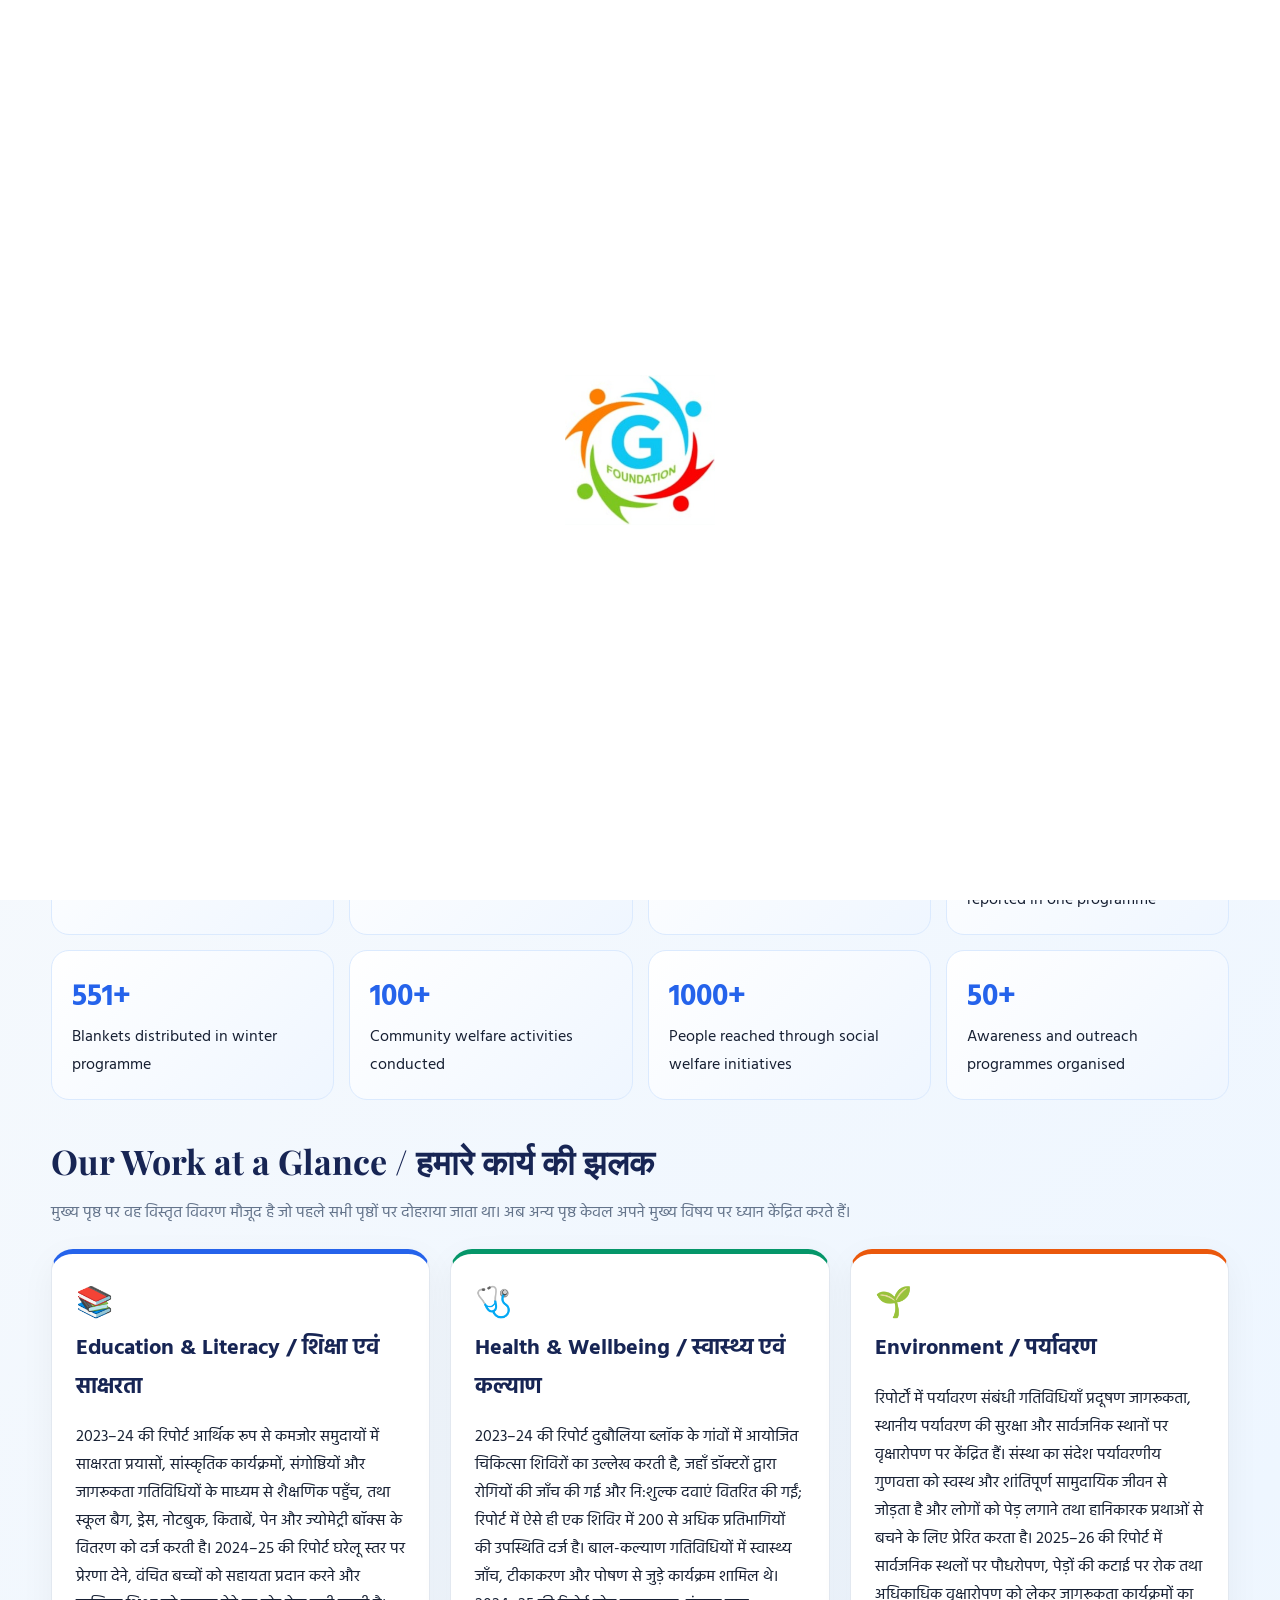
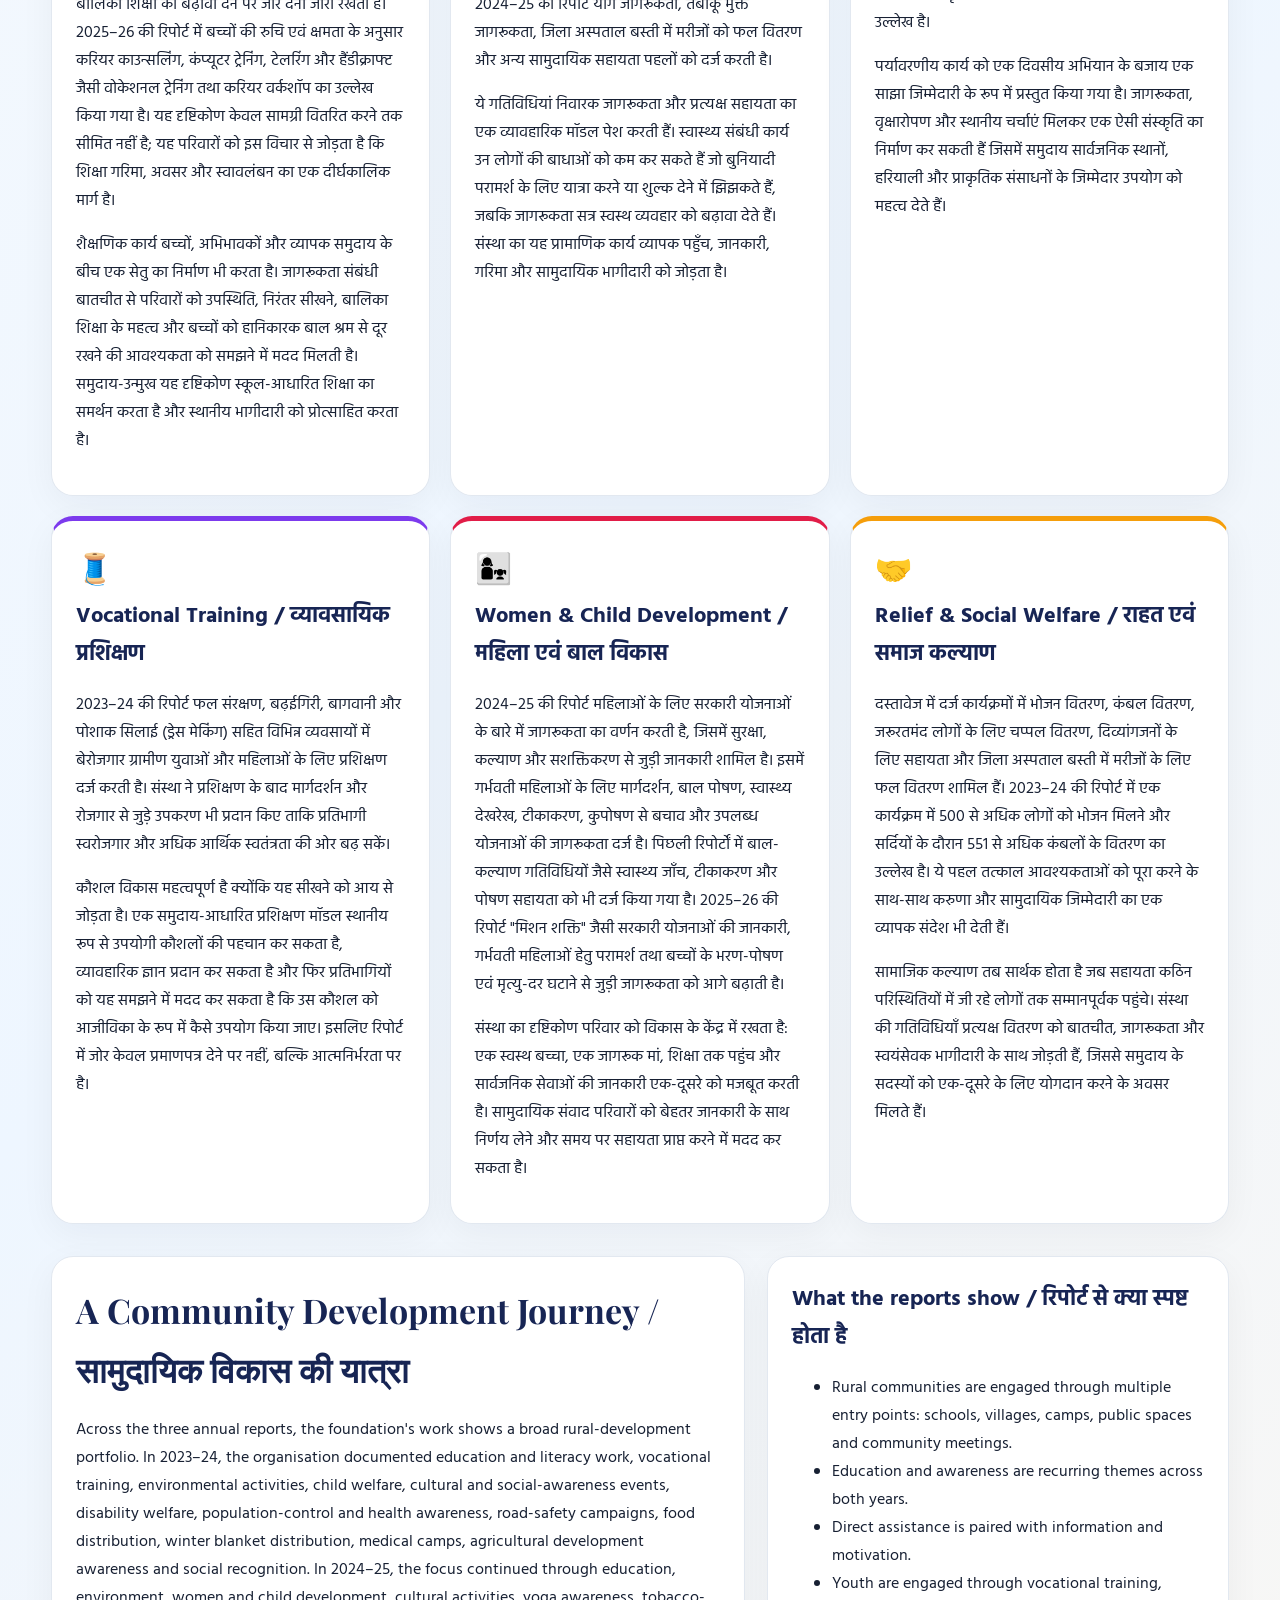
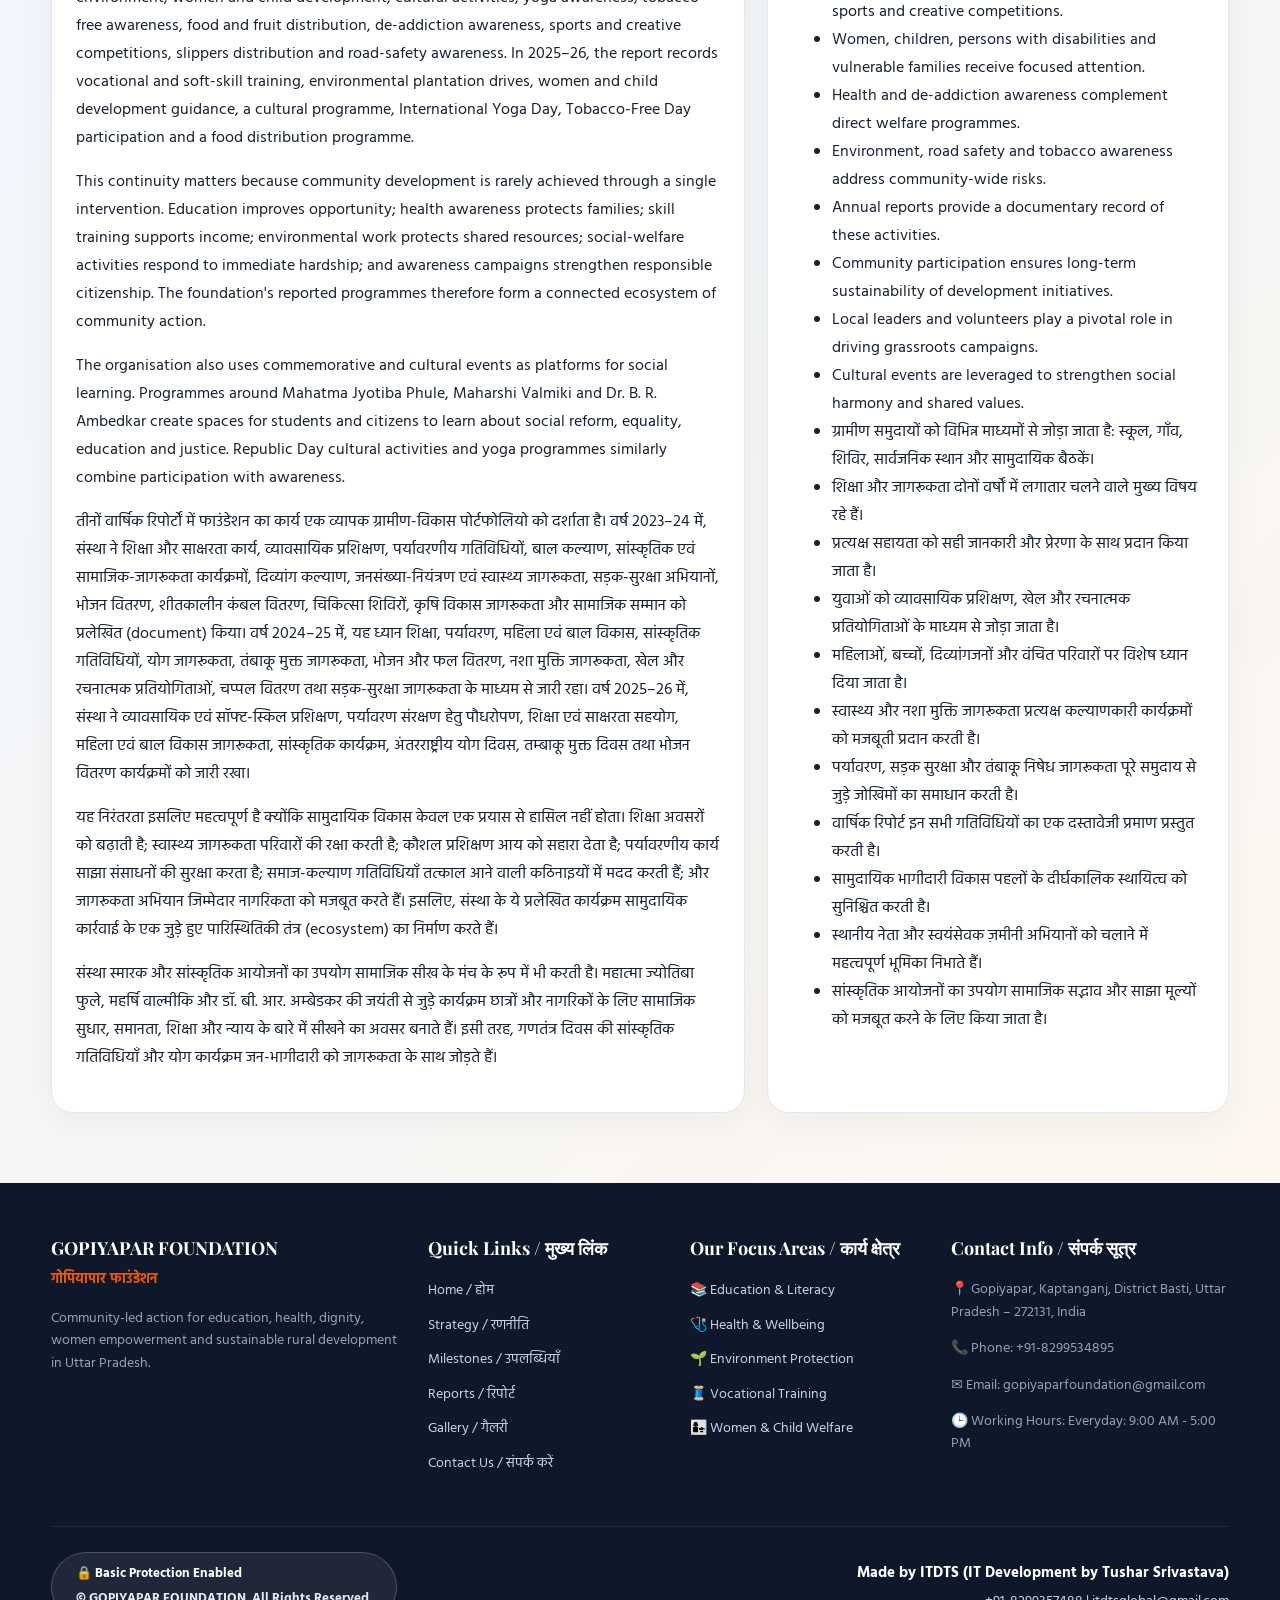
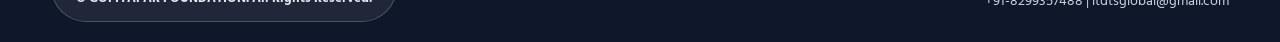
==== index.html @ ba61e6cf "Add files via upload" ====
<!doctype html>
<html lang="en">
<head>
    <meta charset="utf-8">
    <meta name="viewport" content="width=device-width,initial-scale=1">
    <title>Home | Gopiyapar Foundation / गोपियापार फाउंडेशन</title>
    <link rel="stylesheet" href="style.css">
</head>
<body>
    <div id="logoPopup" style="position:fixed;top:0;left:0;width:100%;height:100%;background:#fff;display:flex;justify-content:center;align-items:center;z-index:9999;">
        <img src="images/logo.png" style="max-width:150px;">
    </div>

    <script>
        window.onload = function() {
            setTimeout(() => {
                document.getElementById("logoPopup").style.display = "none";
            }, 2000);
        }
    </script>

    <div class="top">
        <div class="topin">
            <span>📍 Gopiyapar, Kaptanganj, Basti, Uttar Pradesh – 272131</span>
            <span id="clock">Loading date & time…</span>
        </div>
    </div>

    <div class="brandbar">
        <div class="brandin">
            <div class="brand">
                <div class="logo" onclick="window.location.href='index.html'">
                    <img src="images/logo.png" alt="Gopiyapar Foundation Logo">
                </div>
                <div>
                    <h1>GOPIYAPAR FOUNDATION <span>गोपियापार फाउंडेशन</span></h1>
                    <small>Community Development • Education • Health • Social Welfare</small>
                </div>
            </div>
            <button class="menu" type="button" aria-label="Open navigation" aria-expanded="false" onclick="toggleNav()">☰</button>
            <nav>
                <a href="index.html">Home / होम</a>
                <a href="strategy.html">Strategy / रणनीति</a>
                <a href="milestones.html">Milestones / उपलब्धियाँ</a>
                <a href="reports.html">Reports / रिपोर्ट</a>
                <a href="gallery.html">Gallery / गैलरी</a>
                <a href="contact.html">Contact / संपर्क</a>
            </nav>
        </div>
    </div>

    <div class="ticker">
        <div class="ticker-track">
            <span>🆕 NEW ITEMS ADDED • नवीन सामग्री जोड़ी गई</span>
            <span>📚 Education & Literacy • शिक्षा एवं साक्षरता</span>
            <span>🌱 Environment • पर्यावरण संरक्षण</span>
            <span>🩺 Health Camps • स्वास्थ्य शिविर</span>
            <span>👩‍👧 Women & Child Development • महिला एवं बाल विकास</span>
            <span>🤝 Community Welfare • सामुदायिक कल्याण</span>
            <span>🆕 NEW ITEMS ADDED • नवीन सामग्री जोड़ी गई</span>
            <span>📚 Education & Literacy • शिक्षा एवं साक्षरता</span>
        </div>
    </div>

    <main>
        <section class="hero">
            <span class="pill">Annual Progress • वार्षिक प्रगति 2023–24, 2024–25 & 2025–26</span>
            <h2>कार्यवाही, जागरूकता और अवसरों के माध्यम से मजबूत ग्रामीण समुदायों का निर्माण करना।</h2>
            <p>GOPIYAPAR FOUNDATION / गोपियापार फाउंडेशन works from Gopiyapar, Kaptanganj, Basti with a broad community-development approach covering education, literacy, health, environment, vocational training, women and child development, social awareness, disability welfare, food and essential-material distribution, road safety, de-addiction awareness and support for vulnerable rural families.</p>
        </section>

        <section class="section">
            <div class="facts">
    <div class="fact"><strong>2023–24</strong>Annual progress report included</div>
    <div class="fact"><strong>2024–25</strong>Annual progress report included</div>
    <div class="fact"><strong>2025–26</strong>Annual progress report included</div>
    <div class="fact"><strong>500+</strong>Food distribution beneficiaries reported in one programme</div>
    <div class="fact"><strong>551+</strong>Blankets distributed in winter programme</div>
    <div class="fact"><strong>100+</strong>Community welfare activities conducted</div>
    <div class="fact"><strong>1000+</strong>People reached through social welfare initiatives</div>
    <div class="fact"><strong>50+</strong>Awareness and outreach programmes organised</div>
</div>
        </section>

       <section class="section">
    <h2 class="section-title">Our Work at a Glance / हमारे कार्य की झलक</h2>
    <p class="section-sub">मुख्य पृष्ठ पर वह विस्तृत विवरण मौजूद है जो पहले सभी पृष्ठों पर दोहराया जाता था। अब अन्य पृष्ठ केवल अपने मुख्य विषय पर ध्यान केंद्रित करते हैं।</p>
    <div class="grid">
        <div class="card blue">
            <div class="icon">📚</div>
            <h3>Education & Literacy / शिक्षा एवं साक्षरता</h3>
            <p>2023–24 की रिपोर्ट आर्थिक रूप से कमजोर समुदायों में साक्षरता प्रयासों, सांस्कृतिक कार्यक्रमों, संगोष्ठियों और जागरूकता गतिविधियों के माध्यम से शैक्षणिक पहुँच, तथा स्कूल बैग, ड्रेस, नोटबुक, किताबें, पेन और ज्योमेट्री बॉक्स के वितरण को दर्ज करती है। 2024–25 की रिपोर्ट घरेलू स्तर पर प्रेरणा देने, वंचित बच्चों को सहायता प्रदान करने और बालिका शिक्षा को बढ़ावा देने पर जोर देना जारी रखती है। 2025–26 की रिपोर्ट में बच्चों की रुचि एवं क्षमता के अनुसार करियर काउन्सलिंग, कंप्यूटर ट्रेनिंग, टेलरिंग और हैंडीक्राफ्ट जैसी वोकेशनल ट्रेनिंग तथा करियर वर्कशॉप का उल्लेख किया गया है। यह दृष्टिकोण केवल सामग्री वितरित करने तक सीमित नहीं है; यह परिवारों को इस विचार से जोड़ता है कि शिक्षा गरिमा, अवसर और स्वावलंबन का एक दीर्घकालिक मार्ग है।</p>
            <p>शैक्षणिक कार्य बच्चों, अभिभावकों और व्यापक समुदाय के बीच एक सेतु का निर्माण भी करता है। जागरूकता संबंधी बातचीत से परिवारों को उपस्थिति, निरंतर सीखने, बालिका शिक्षा के महत्व और बच्चों को हानिकारक बाल श्रम से दूर रखने की आवश्यकता को समझने में मदद मिलती है। समुदाय-उन्मुख यह दृष्टिकोण स्कूल-आधारित शिक्षा का समर्थन करता है और स्थानीय भागीदारी को प्रोत्साहित करता है।</p>
        </div>

        <div class="card green">
            <div class="icon">🩺</div>
            <h3>Health & Wellbeing / स्वास्थ्य एवं कल्याण</h3>
            <p>2023–24 की रिपोर्ट दुबौलिया ब्लॉक के गांवों में आयोजित चिकित्सा शिविरों का उल्लेख करती है, जहाँ डॉक्टरों द्वारा रोगियों की जाँच की गई और नि:शुल्क दवाएं वितरित की गईं; रिपोर्ट में ऐसे ही एक शिविर में 200 से अधिक प्रतिभागियों की उपस्थिति दर्ज है। बाल-कल्याण गतिविधियों में स्वास्थ्य जाँच, टीकाकरण और पोषण से जुड़े कार्यक्रम शामिल थे। 2024–25 की रिपोर्ट योग जागरूकता, तंबाकू मुक्त जागरूकता, जिला अस्पताल बस्ती में मरीजों को फल वितरण और अन्य सामुदायिक सहायता पहलों को दर्ज करती है।</p>
            <p>ये गतिविधियां निवारक जागरूकता और प्रत्यक्ष सहायता का एक व्यावहारिक मॉडल पेश करती हैं। स्वास्थ्य संबंधी कार्य उन लोगों की बाधाओं को कम कर सकते हैं जो बुनियादी परामर्श के लिए यात्रा करने या शुल्क देने में झिझकते हैं, जबकि जागरूकता सत्र स्वस्थ व्यवहार को बढ़ावा देते हैं। संस्था का यह प्रामाणिक कार्य व्यापक पहुँच, जानकारी, गरिमा और सामुदायिक भागीदारी को जोड़ता है।</p>
        </div>

        <div class="card orange">
            <div class="icon">🌱</div>
            <h3>Environment / पर्यावरण</h3>
            <p>रिपोर्टों में पर्यावरण संबंधी गतिविधियाँ प्रदूषण जागरूकता, स्थानीय पर्यावरण की सुरक्षा और सार्वजनिक स्थानों पर वृक्षारोपण पर केंद्रित हैं। संस्था का संदेश पर्यावरणीय गुणवत्ता को स्वस्थ और शांतिपूर्ण सामुदायिक जीवन से जोड़ता है और लोगों को पेड़ लगाने तथा हानिकारक प्रथाओं से बचने के लिए प्रेरित करता है। 2025–26 की रिपोर्ट में सार्वजनिक स्थलों पर पौधरोपण, पेड़ों की कटाई पर रोक तथा अधिकाधिक वृक्षारोपण को लेकर जागरूकता कार्यक्रमों का उल्लेख है।</p>
            <p>पर्यावरणीय कार्य को एक दिवसीय अभियान के बजाय एक साझा जिम्मेदारी के रूप में प्रस्तुत किया गया है। जागरूकता, वृक्षारोपण और स्थानीय चर्चाएं मिलकर एक ऐसी संस्कृति का निर्माण कर सकती हैं जिसमें समुदाय सार्वजनिक स्थानों, हरियाली और प्राकृतिक संसाधनों के जिम्मेदार उपयोग को महत्व देते हैं।</p>
        </div>

        <div class="card purple">
            <div class="icon">🧵</div>
            <h3>Vocational Training / व्यावसायिक प्रशिक्षण</h3>
            <p>2023–24 की रिपोर्ट फल संरक्षण, बढ़ईगिरी, बागवानी और पोशाक सिलाई (ड्रेस मेकिंग) सहित विभिन्न व्यवसायों में बेरोजगार ग्रामीण युवाओं और महिलाओं के लिए प्रशिक्षण दर्ज करती है। संस्था ने प्रशिक्षण के बाद मार्गदर्शन और रोजगार से जुड़े उपकरण भी प्रदान किए ताकि प्रतिभागी स्वरोजगार और अधिक आर्थिक स्वतंत्रता की ओर बढ़ सकें।</p>
            <p>कौशल विकास महत्वपूर्ण है क्योंकि यह सीखने को आय से जोड़ता है। एक समुदाय-आधारित प्रशिक्षण मॉडल स्थानीय रूप से उपयोगी कौशलों की पहचान कर सकता है, व्यावहारिक ज्ञान प्रदान कर सकता है और फिर प्रतिभागियों को यह समझने में मदद कर सकता है कि उस कौशल को आजीविका के रूप में कैसे उपयोग किया जाए। इसलिए रिपोर्ट में जोर केवल प्रमाणपत्र देने पर नहीं, बल्कि आत्मनिर्भरता पर है।</p>
        </div>

        <div class="card rose">
            <div class="icon">👩‍👧</div>
            <h3>Women & Child Development / महिला एवं बाल विकास</h3>
            <p>2024–25 की रिपोर्ट महिलाओं के लिए सरकारी योजनाओं के बारे में जागरूकता का वर्णन करती है, जिसमें सुरक्षा, कल्याण और सशक्तिकरण से जुड़ी जानकारी शामिल है। इसमें गर्भवती महिलाओं के लिए मार्गदर्शन, बाल पोषण, स्वास्थ्य देखरेख, टीकाकरण, कुपोषण से बचाव और उपलब्ध योजनाओं की जागरूकता दर्ज है। पिछली रिपोर्टों में बाल-कल्याण गतिविधियों जैसे स्वास्थ्य जाँच, टीकाकरण और पोषण सहायता को भी दर्ज किया गया है। 2025–26 की रिपोर्ट "मिशन शक्ति" जैसी सरकारी योजनाओं की जानकारी, गर्भवती महिलाओं हेतु परामर्श तथा बच्चों के भरण-पोषण एवं मृत्यु-दर घटाने से जुड़ी जागरूकता को आगे बढ़ाती है।</p>
            <p>संस्था का दृष्टिकोण परिवार को विकास के केंद्र में रखता है: एक स्वस्थ बच्चा, एक जागरूक मां, शिक्षा तक पहुंच और सार्वजनिक सेवाओं की जानकारी एक-दूसरे को मजबूत करती है। सामुदायिक संवाद परिवारों को बेहतर जानकारी के साथ निर्णय लेने और समय पर सहायता प्राप्त करने में मदद कर सकता है।</p>
        </div>

        <div class="card gold">
            <div class="icon">🤝</div>
            <h3>Relief & Social Welfare / राहत एवं समाज कल्याण</h3>
            <p>दस्तावेज में दर्ज कार्यक्रमों में भोजन वितरण, कंबल वितरण, जरूरतमंद लोगों के लिए चप्पल वितरण, दिव्यांगजनों के लिए सहायता और जिला अस्पताल बस्ती में मरीजों के लिए फल वितरण शामिल हैं। 2023–24 की रिपोर्ट में एक कार्यक्रम में 500 से अधिक लोगों को भोजन मिलने और सर्दियों के दौरान 551 से अधिक कंबलों के वितरण का उल्लेख है। ये पहल तत्काल आवश्यकताओं को पूरा करने के साथ-साथ करुणा और सामुदायिक जिम्मेदारी का एक व्यापक संदेश भी देती हैं।</p>
            <p>सामाजिक कल्याण तब सार्थक होता है जब सहायता कठिन परिस्थितियों में जी रहे लोगों तक सम्मानपूर्वक पहुंचे। संस्था की गतिविधियाँ प्रत्यक्ष वितरण को बातचीत, जागरूकता और स्वयंसेवक भागीदारी के साथ जोड़ती हैं, जिससे समुदाय के सदस्यों को एक-दूसरे के लिए योगदान करने के अवसर मिलते हैं।</p>
        </div>
    </div>
</section>

        <section class="section">
            <div class="two">
                <div class="card">
                    <h2 class="section-title">A Community Development Journey / सामुदायिक विकास की यात्रा</h2>
                    <p>Across the three annual reports, the foundation's work shows a broad rural-development portfolio. In 2023–24, the organisation documented education and literacy work, vocational training, environmental activities, child welfare, cultural and social-awareness events, disability welfare, population-control and health awareness, road-safety campaigns, food distribution, winter blanket distribution, medical camps, agricultural development awareness and social recognition. In 2024–25, the focus continued through education, environment, women and child development, cultural activities, yoga awareness, tobacco-free awareness, food and fruit distribution, de-addiction awareness, sports and creative competitions, slippers distribution and road-safety awareness. In 2025–26, the report records vocational and soft-skill training, environmental plantation drives, women and child development guidance, a cultural programme, International Yoga Day, Tobacco-Free Day participation and a food distribution programme.</p>
                    <p>This continuity matters because community development is rarely achieved through a single intervention. Education improves opportunity; health awareness protects families; skill training supports income; environmental work protects shared resources; social-welfare activities respond to immediate hardship; and awareness campaigns strengthen responsible citizenship. The foundation's reported programmes therefore form a connected ecosystem of community action.</p>
                    <p>The organisation also uses commemorative and cultural events as platforms for social learning. Programmes around Mahatma Jyotiba Phule, Maharshi Valmiki and Dr. B. R. Ambedkar create spaces for students and citizens to learn about social reform, equality, education and justice. Republic Day cultural activities and yoga programmes similarly combine participation with awareness.</p>
                <p>तीनों वार्षिक रिपोर्टों में फाउंडेशन का कार्य एक व्यापक ग्रामीण-विकास पोर्टफोलियो को दर्शाता है। वर्ष 2023–24 में, संस्था ने शिक्षा और साक्षरता कार्य, व्यावसायिक प्रशिक्षण, पर्यावरणीय गतिविधियों, बाल कल्याण, सांस्कृतिक एवं सामाजिक-जागरूकता कार्यक्रमों, दिव्यांग कल्याण, जनसंख्या-नियंत्रण एवं स्वास्थ्य जागरूकता, सड़क-सुरक्षा अभियानों, भोजन वितरण, शीतकालीन कंबल वितरण, चिकित्सा शिविरों, कृषि विकास जागरूकता और सामाजिक सम्मान को प्रलेखित (document) किया। वर्ष 2024–25 में, यह ध्यान शिक्षा, पर्यावरण, महिला एवं बाल विकास, सांस्कृतिक गतिविधियों, योग जागरूकता, तंबाकू मुक्त जागरूकता, भोजन और फल वितरण, नशा मुक्ति जागरूकता, खेल और रचनात्मक प्रतियोगिताओं, चप्पल वितरण तथा सड़क-सुरक्षा जागरूकता के माध्यम से जारी रहा। वर्ष 2025–26 में, संस्था ने व्यावसायिक एवं सॉफ्ट-स्किल प्रशिक्षण, पर्यावरण संरक्षण हेतु पौधरोपण, शिक्षा एवं साक्षरता सहयोग, महिला एवं बाल विकास जागरूकता, सांस्कृतिक कार्यक्रम, अंतरराष्ट्रीय योग दिवस, तम्बाकू मुक्त दिवस तथा भोजन वितरण कार्यक्रमों को जारी रखा।</p>

<p>यह निरंतरता इसलिए महत्वपूर्ण है क्योंकि सामुदायिक विकास केवल एक प्रयास से हासिल नहीं होता। शिक्षा अवसरों को बढ़ाती है; स्वास्थ्य जागरूकता परिवारों की रक्षा करती है; कौशल प्रशिक्षण आय को सहारा देता है; पर्यावरणीय कार्य साझा संसाधनों की सुरक्षा करता है; समाज-कल्याण गतिविधियाँ तत्काल आने वाली कठिनाइयों में मदद करती हैं; और जागरूकता अभियान जिम्मेदार नागरिकता को मजबूत करते हैं। इसलिए, संस्था के ये प्रलेखित कार्यक्रम सामुदायिक कार्रवाई के एक जुड़े हुए पारिस्थितिकी तंत्र (ecosystem) का निर्माण करते हैं।</p>

<p>संस्था स्मारक और सांस्कृतिक आयोजनों का उपयोग सामाजिक सीख के मंच के रूप में भी करती है। महात्मा ज्योतिबा फुले, महर्षि वाल्मीकि और डॉ. बी. आर. अम्बेडकर की जयंती से जुड़े कार्यक्रम छात्रों और नागरिकों के लिए सामाजिक सुधार, समानता, शिक्षा और न्याय के बारे में सीखने का अवसर बनाते हैं। इसी तरह, गणतंत्र दिवस की सांस्कृतिक गतिविधियाँ और योग कार्यक्रम जन-भागीदारी को जागरूकता के साथ जोड़ते हैं।</p>
                </div>

                <div class="card">
                    <h3>What the reports show / रिपोर्ट से क्या स्पष्ट होता है</h3>
                    <ul>
    <li>Rural communities are engaged through multiple entry points: schools, villages, camps, public spaces and community meetings.</li>
    <li>Education and awareness are recurring themes across both years.</li>
    <li>Direct assistance is paired with information and motivation.</li>
    <li>Youth are engaged through vocational training, sports and creative competitions.</li>
    <li>Women, children, persons with disabilities and vulnerable families receive focused attention.</li>
    <li>Health and de-addiction awareness complement direct welfare programmes.</li>
    <li>Environment, road safety and tobacco awareness address community-wide risks.</li>
    <li>Annual reports provide a documentary record of these activities.</li>
    <li>Community participation ensures long-term sustainability of development initiatives.</li>
    <li>Local leaders and volunteers play a pivotal role in driving grassroots campaigns.</li>
    <li>Cultural events are leveraged to strengthen social harmony and shared values.</li>
    
    <li>ग्रामीण समुदायों को विभिन्न माध्यमों से जोड़ा जाता है: स्कूल, गाँव, शिविर, सार्वजनिक स्थान और सामुदायिक बैठकें।</li>
    <li>शिक्षा और जागरूकता दोनों वर्षों में लगातार चलने वाले मुख्य विषय रहे हैं।</li>
    <li>प्रत्यक्ष सहायता को सही जानकारी और प्रेरणा के साथ प्रदान किया जाता है।</li>
    <li>युवाओं को व्यावसायिक प्रशिक्षण, खेल और रचनात्मक प्रतियोगिताओं के माध्यम से जोड़ा जाता है।</li>
    <li>महिलाओं, बच्चों, दिव्यांगजनों और वंचित परिवारों पर विशेष ध्यान दिया जाता है।</li>
    <li>स्वास्थ्य और नशा मुक्ति जागरूकता प्रत्यक्ष कल्याणकारी कार्यक्रमों को मजबूती प्रदान करती है।</li>
    <li>पर्यावरण, सड़क सुरक्षा और तंबाकू निषेध जागरूकता पूरे समुदाय से जुड़े जोखिमों का समाधान करती है।</li>
    <li>वार्षिक रिपोर्ट इन सभी गतिविधियों का एक दस्तावेजी प्रमाण प्रस्तुत करती है।</li>
    <li>सामुदायिक भागीदारी विकास पहलों के दीर्घकालिक स्थायित्व को सुनिश्चित करती है।</li>
    <li>स्थानीय नेता और स्वयंसेवक ज़मीनी अभियानों को चलाने में महत्वपूर्ण भूमिका निभाते हैं।</li>
    <li>सांस्कृतिक आयोजनों का उपयोग सामाजिक सद्भाव और साझा मूल्यों को मजबूत करने के लिए किया जाता है।</li>
</ul>
                </div>
            </div>
        </section>

    </main>

<footer class="site-footer">
        <div class="footer-top">
            <!-- Column 1: About Organisation -->
            <div class="footer-col">
                <h3>GOPIYAPAR FOUNDATION <span>गोपियापार फाउंडेशन</span></h3>
                <p>Community-led action for education, health, dignity, women empowerment and sustainable rural development in Uttar Pradesh.</p>
                <!-- <div class="social-links">
                    <a href="#" aria-label="Facebook">🌐</a>
                    <a href="#" aria-label="Twitter">🐤</a>
                    <a href="#" aria-label="YouTube">▶️</a>
                    <a href="#" aria-label="Instagram">📸</a>
                </div> -->
            </div>

            <!-- Column 2: Quick Links -->
            <div class="footer-col">
                <h4>Quick Links / मुख्य लिंक</h4>
                <ul class="footer-links">
                    <li><a href="index.html">Home / होम</a></li>
                    <li><a href="strategy.html">Strategy / रणनीति</a></li>
                    <li><a href="milestones.html">Milestones / उपलब्धियाँ</a></li>
                    <li><a href="reports.html">Reports / रिपोर्ट</a></li>
                    <li><a href="gallery.html">Gallery / गैलरी</a></li>
                    <li><a href="contact.html">Contact Us / संपर्क करें</a></li>
                </ul>
            </div>

            <!-- Column 3: Work Areas -->
            <div class="footer-col">
                <h4>Our Focus Areas / कार्य क्षेत्र</h4>
                <ul class="footer-links">
                    <li><a href="index.html">📚 Education & Literacy</a></li>
                    <li><a href="index.html">🩺 Health & Wellbeing</a></li>
                    <li><a href="index.html">🌱 Environment Protection</a></li>
                    <li><a href="index.html">🧵 Vocational Training</a></li>
                    <li><a href="index.html">👩‍👧 Women & Child Welfare</a></li>
                </ul>
            </div>

            <!-- Column 4: Contact Details -->
            <div class="footer-col footer-contact">
                <h4>Contact Info / संपर्क सूत्र</h4>
                <p>📍 Gopiyapar, Kaptanganj, District Basti, Uttar Pradesh – 272131, India</p>
                <p>📞 Phone: +91-8299534895</p>
                <p>✉️ Email: gopiyaparfoundation@gmail.com</p>
                <p>🕒 Working Hours: Everyday: 9:00 AM - 5:00 PM</p>
            </div>
        </div>

        <!-- Layout updated to match the image -->
        <div class="footer-bottom">
            <div class="footer-badge">
                <span class="badge-status">🔒 Basic Protection Enabled</span>
                <p class="badge-copyright">© GOPIYAPAR FOUNDATION. All Rights Reserved.</p>
            </div>
            <div class="footer-credits">
                <p class="credit-title">Made by ITDTS (IT Development by Tushar Srivastava)</p>
                <p class="credit-subtitle">+91-8299357488 | itdtsglobal@gmail.com</p>
            </div>
        </div>
    </footer>

    <script src="script.js"></script>
</body>
</html>
---- style.css ----
@import url('https://fonts.googleapis.com/css2?family=Hind:wght@400;500;600;700&family=Playfair+Display:wght@600;700;800&display=swap');

:root {
  --navy: #172554;
  --blue: #2563eb;
  --sky: #0ea5e9;
  --green: #059669;
  --teal: #0f766e;
  --gold: #f59e0b;
  --orange: #ea580c;
  --rose: #e11d48;
  --purple: #7c3aed;
  --ink: #172033;
  --muted: #64748b;
  --paper: #f8fafc;
  --white: #fff;
  --line: #e2e8f0;
}

* {
  box-sizing: border-box;
}

html {
  scroll-behavior: smooth;
}

body {
  margin: 0;
  background: linear-gradient(135deg, #f8fafc, #eef6ff 45%, #fff7ed);
  color: var(--ink);
  font-family: Hind, system-ui, sans-serif;
  line-height: 1.75;
}

a {
  text-decoration: none;
  color: inherit;
}

/* 🔝 Top Header Bar */
.top {
  background: linear-gradient(90deg, #0f172a, #1e3a8a, #0f766e);
  color: #fff;
  padding: 7px 4%;
  font-size: 13px;
}

.topin {
  max-width: 1500px;
  margin: auto;
  display: flex;
  justify-content: space-between;
  gap: 10px;
  flex-wrap: wrap;
}

/* 🏷️ Branding & Navigation Bar */
.brandbar {
  background: #fff;
  box-shadow: 0 8px 30px #0f172a14;
  position: sticky;
  top: 0;
  z-index: 50;
}

.brandin {
  max-width: 1500px;
  margin: auto;
  padding: 12px 4%;
  display: flex;
  align-items: center;
  justify-content: space-between;
  gap: 20px;
}

.brand {
  display: flex;
  align-items: center;
  gap: 14px;
}

/* 🖼️ Header Logo Styling */
.logo {
  width: 58px;
  height: 58px;
  border-radius: 50%;
  overflow: hidden;
  cursor: pointer;
  display: flex;
  align-items: center;
  justify-content: center;
  box-shadow: 0 8px 20px #ea580c40;
  background: #fff;
  flex-shrink: 0;
}

.logo img {
  width: 100%;
  height: 100%;
  object-fit: cover;
}

.brand h1 {
  font-family: 'Playfair Display', serif;
  font-size: 25px;
  line-height: 1.1;
  margin: 0;
  color: var(--navy);
}

.brand h1 span {
  display: block;
  font-family: Hind, sans-serif;
  font-size: 17px;
  color: var(--orange);
  margin-top: 3px;
}

.brand small {
  color: var(--muted);
}

nav {
  display: flex;
  gap: 4px;
  align-items: center;
  flex-wrap: nowrap;
  justify-content: flex-end;
  white-space: nowrap;
  flex-shrink: 0;
}

nav a {
  font-size: 15px;
  padding: 9px 11px;
  border-radius: 10px;
  font-weight: 700;
  color: #334155;
}

nav a:hover,
nav a.active {
  background: #eff6ff;
  color: #1d4ed8;
}

.menu {
  display: none;
  background: var(--navy);
  color: #fff;
  border: 0;
  border-radius: 9px;
  padding: 9px 12px;
  font-size: 20px;
}

/* 📜 Ticker Strip */
.ticker {
  overflow: hidden;
  background: linear-gradient(90deg, #7c2d12, #ea580c, #f59e0b, #ea580c, #7c2d12);
  color: #fff;
  font-weight: 800;
  white-space: nowrap;
}

.ticker-track {
  display: inline-block;
  padding: 8px 0;
  animation: run 28s linear infinite;
}

.ticker span {
  margin: 0 45px;
}

@keyframes run {
  from {
    transform: translateX(0);
  }
  to {
    transform: translateX(-50%);
  }
}

/* 🏢 Main Layout & Cards */
main {
  max-width: 1500px;
  margin: auto;
  padding: 35px 4% 70px;
}

.hero {
  border-radius: 30px;
  padding: 65px 7%;
  background: linear-gradient(120deg, #172554 0%, #1d4ed8 48%, #0f766e 100%);
  color: #fff;
  position: relative;
  overflow: hidden;
  box-shadow: 0 25px 60px #17255430;
}

.hero:after {
  content: '';
  position: absolute;
  width: 320px;
  height: 320px;
  border-radius: 50%;
  background: #f59e0b33;
  right: -80px;
  top: -90px;
}

.hero h2 {
  font-family: 'Playfair Display', serif;
  font-size: clamp(34px, 5vw, 62px);
  line-height: 1.08;
  margin: 10px 0;
}

.hero p {
  max-width: 850px;
  font-size: 18px;
  color: #e0f2fe;
}

.pill {
  display: inline-block;
  padding: 7px 13px;
  border-radius: 99px;
  background: #ffffff20;
  border: 1px solid #ffffff30;
  font-weight: 700;
}

.section {
  margin-top: 32px;
}

.section-title {
  font-family: 'Playfair Display', serif;
  font-size: 34px;
  margin: 0 0 7px;
  color: var(--navy);
}

.section-sub {
  color: var(--muted);
  margin: 0 0 22px;
}

.grid {
  display: grid;
  grid-template-columns: repeat(3, 1fr);
  gap: 20px;
}

.card {
  background: #fff;
  border: 1px solid var(--line);
  border-radius: 22px;
  padding: 24px;
  box-shadow: 0 10px 35px #0f172a0c;
}

.card h3 {
  margin: 0 0 8px;
  color: var(--navy);
  font-size: 22px;
}

.card .icon {
  font-size: 30px;
}

.card.blue { border-top: 5px solid var(--blue); }
.card.green { border-top: 5px solid var(--green); }
.card.orange { border-top: 5px solid var(--orange); }
.card.purple { border-top: 5px solid var(--purple); }
.card.rose { border-top: 5px solid var(--rose); }
.card.gold { border-top: 5px solid var(--gold); }

.two {
  display: grid;
  grid-template-columns: 1.2fr .8fr;
  gap: 22px;
}

/* ⏱️ Timeline & Events */
.timeline {
  position: relative;
  padding-left: 28px;
}

.timeline:before {
  content: '';
  position: absolute;
  left: 8px;
  top: 0;
  bottom: 0;
  width: 4px;
  background: linear-gradient(var(--blue), var(--green), var(--gold));
}

.event {
  position: relative;
  background: #fff;
  border: 1px solid var(--line);
  border-radius: 18px;
  padding: 20px 22px;
  margin: 0 0 18px;
  box-shadow: 0 8px 25px #0f172a0a;
}

.event:before {
  content: '';
  position: absolute;
  left: -27px;
  top: 25px;
  width: 13px;
  height: 13px;
  background: var(--orange);
  border: 3px solid #fff;
  border-radius: 50%;
  box-shadow: 0 0 0 2px var(--orange);
}

.badge {
  font-size: 12px;
  font-weight: 800;
  color: #fff;
  background: var(--purple);
  padding: 4px 9px;
  border-radius: 99px;
}

/* 📊 Stats / Facts */
.facts {
  display: grid;
  grid-template-columns: repeat(4, 1fr);
  gap: 15px;
}

.fact {
  padding: 20px;
  border-radius: 18px;
  background: linear-gradient(135deg, #fff, #eff6ff);
  border: 1px solid #dbeafe;
}

.fact strong {
  display: block;
  font-size: 30px;
  color: var(--blue);
}

.lang-note {
  background: #fff7ed;
  border: 1px solid #fed7aa;
  border-radius: 16px;
  padding: 14px 18px;
}

/* 📄 Reports Links */
.docs a {
  display: flex;
  align-items: center;
  justify-content: space-between;
  gap: 10px;
  padding: 16px;
  border: 1px solid var(--line);
  border-radius: 14px;
  margin-bottom: 12px;
  background: #fff;
}

.docs a:hover {
  border-color: #93c5fd;
  background: #eff6ff;
}

/* 🖼️ Gallery Styles */
.gallery {
  display: grid;
  grid-template-columns: repeat(4, 1fr);
  gap: 16px;
}

.gallery .g {
  min-height: 170px;
  border-radius: 18px;
  padding: 20px;
  color: #fff;
  display: flex;
  align-items: flex-end;
  font-weight: 800;
  background: linear-gradient(135deg, #1d4ed8, #0f766e);
}

.gallery .g:nth-child(2n) { background: linear-gradient(135deg, #7c3aed, #e11d48); }
.gallery .g:nth-child(3n) { background: linear-gradient(135deg, #ea580c, #f59e0b); }

/* 📝 Form Controls */
form {
  display: grid;
  gap: 13px;
}

input,
textarea,
button {
  font: inherit;
}

input,
textarea {
  width: 100%;
  padding: 13px 14px;
  border: 1px solid var(--line);
  border-radius: 12px;
  background: #fff;
}

textarea {
  min-height: 150px;
  resize: vertical;
}

.btn {
  display: inline-block;
  border: 0;
  border-radius: 12px;
  padding: 12px 18px;
  background: linear-gradient(90deg, var(--blue), var(--teal));
  color: #fff;
  font-weight: 800;
  cursor: pointer;
}

.hide {
  display: none;
}

/* =========================================================
   🔻 NEW ADVANCED FOOTER STYLES
========================================================= */
.site-footer {
  background: #0f172a;
  color: #94a3b8;
  padding: 50px 4% 20px;
  font-size: 14px;
}

.footer-top {
  max-width: 1500px;
  margin: 0 auto;
  display: grid;
  grid-template-columns: 1.5fr 1fr 1fr 1.2fr;
  gap: 30px;
  padding-bottom: 40px;
  border-bottom: 1px solid #1e293b;
}

.footer-col h3, 
.footer-col h4 {
  color: #fff;
  font-size: 18px;
  margin-top: 0;
  margin-bottom: 15px;
  position: relative;
  font-family: 'Playfair Display', serif;
}

.footer-col h3 span {
  display: block;
  font-size: 14px;
  color: var(--orange);
  font-family: Hind, sans-serif;
  margin-top: 4px;
}

.footer-col p {
  line-height: 1.6;
  margin-bottom: 15px;
}

.footer-links {
  list-style: none;
  padding: 0;
  margin: 0;
}

.footer-links li {
  margin-bottom: 10px;
}

.footer-links a {
  color: #cbd5e1;
  transition: all 0.3s ease;
}

.footer-links a:hover {
  color: var(--orange);
  padding-left: 4px;
}

.footer-contact p {
  margin-bottom: 10px;
  display: flex;
  align-items: flex-start;
  gap: 8px;
}

.social-links {
  display: flex;
  gap: 12px;
  margin-top: 15px;
}

.social-links a {
  width: 36px;
  height: 36px;
  background: #1e293b;
  color: #fff;
  display: grid;
  place-items: center;
  border-radius: 50%;
  transition: background 0.3s ease;
}

.social-links a:hover {
  background: var(--orange);
}

/* 🖼️ Footer Bottom Image Layout Match */
.footer-bottom {
  max-width: 1500px;
  margin: 25px auto 0;
  display: flex;
  justify-content: space-between;
  align-items: center;
  flex-wrap: wrap;
  gap: 20px;
}

/* Left Pill Box */
.footer-badge {
  background: rgba(255, 255, 255, 0.07);
  border: 1px solid rgba(255, 255, 255, 0.2);
  border-radius: 50px;
  padding: 10px 24px;
  text-align: left;
  backdrop-filter: blur(4px);
}

.badge-status {
  display: block;
  font-size: 13px;
  font-weight: 700;
  color: #fff;
  margin-bottom: 2px;
}

.badge-copyright {
  margin: 0;
  font-size: 13px;
  font-weight: 700;
  color: #e2e8f0;
}

/* Right Credits Text */
.footer-credits {
  text-align: right;
}

.credit-title {
  margin: 0 0 4px;
  font-size: 15px;
  font-weight: 700;
  color: #fff;
}

.credit-subtitle {
  margin: 0;
  font-size: 13.5px;
  color: #cbd5e1;
}

/* 📱 Responsive Adjustments */
@media(max-width: 1180px) {
  .brandin {
    align-items: center;
    flex-wrap: wrap;
  }
  .menu {
    display: block;
    margin-left: auto;
  }
  nav {
    display: none;
    width: 100%;
    justify-content: flex-start;
    flex-direction: column;
    align-items: stretch;
    gap: 4px;
    white-space: normal;
    padding-top: 8px;
  }
  nav.open {
    display: flex;
  }
  nav a {
    width: 100%;
    padding: 11px 13px;
  }
  .grid { grid-template-columns: repeat(2, 1fr); }
  .two { grid-template-columns: 1fr; }
  .facts { grid-template-columns: repeat(2, 1fr); }
  .gallery { grid-template-columns: repeat(2, 1fr); }
}

@media(max-width: 992px) {
  .footer-top {
    grid-template-columns: repeat(2, 1fr);
  }
}

@media(max-width: 768px) {
  .footer-bottom {
    flex-direction: column;
    align-items: center;
    text-align: center;
  }

  .footer-badge {
    text-align: center;
    width: 100%;
    max-width: 360px;
  }

  .footer-credits {
    text-align: center;
  }
}

@media(max-width: 560px) {
  .brand h1 { font-size: 20px; }
  .brand h1 span { font-size: 14px; }
  .logo { width: 48px; height: 48px; }
  .topin { justify-content: center; }
  .hero { padding: 42px 25px; }
  .hero h2 { font-size: 36px; }
  .grid, .facts, .gallery { grid-template-columns: 1fr; }
  main { padding-top: 20px; }
  .section-title { font-size: 28px; }
  .ticker-track { animation-duration: 22s; }
  
  .footer-top { grid-template-columns: 1fr; }
}

/* 🖼️ Live Gallery & Dynamic Upload Previews */
.live-gallery {
  margin-top: 18px;
}

.photo-preview-list {
  display: grid;
  grid-template-columns: repeat(auto-fit, minmax(240px, 1fr));
  gap: 18px;
  margin-top: 20px;
}

.photo-card {
  background: #fff;
  border: 1px solid rgba(0, 0, 0, .08);
  border-radius: 16px;
  padding: 10px;
  box-shadow: 0 8px 24px rgba(0, 0, 0, .06);
  margin: 0;
}

.photo-card img {
  width: 100%;
  aspect-ratio: 4/3;
  object-fit: cover;
  border-radius: 12px;
  display: block;
  background: #f2f2f2;
}

.photo-card figcaption {
  font-size: .85rem;
  font-weight: 700;
  margin-top: 10px;
  text-align: center;
}

.muted {
  color: var(--muted);
  font-size: .95rem;
}

/* 🖼️ Bigger gallery grid — larger photos */
.photo-preview-list--big {
  grid-template-columns: repeat(auto-fit, minmax(320px, 1fr));
  gap: 24px;
}

.photo-preview-list--big .photo-card img {
  aspect-ratio: 4/3;
  cursor: zoom-in;
  transition: transform .25s ease;
}

.photo-preview-list--big .photo-card img:hover {
  transform: scale(1.03);
}

/* 🔎 Lightbox for full-size viewing */
.lightbox {
  display: none;
  position: fixed;
  inset: 0;
  background: rgba(10, 15, 30, .92);
  z-index: 999;
  align-items: center;
  justify-content: center;
  padding: 40px;
}

.lightbox.open {
  display: flex;
}

.lightbox img {
  max-width: min(92vw, 1100px);
  max-height: 88vh;
  object-fit: contain;
  border-radius: 10px;
  box-shadow: 0 20px 60px rgba(0, 0, 0, .5);
}

.lightbox-close,
.lightbox-nav {
  position: absolute;
  background: rgba(255, 255, 255, .12);
  color: #fff;
  border: none;
  border-radius: 50%;
  width: 46px;
  height: 46px;
  font-size: 22px;
  line-height: 1;
  cursor: pointer;
  display: flex;
  align-items: center;
  justify-content: center;
}

.lightbox-close:hover,
.lightbox-nav:hover {
  background: rgba(255, 255, 255, .25);
}

.lightbox-close {
  top: 20px;
  right: 20px;
}

.lightbox-prev {
  left: 20px;
  top: 50%;
  transform: translateY(-50%);
}

.lightbox-next {
  right: 20px;
  top: 50%;
  transform: translateY(-50%);
}

@media (max-width: 640px) {
  .photo-preview-list--big { grid-template-columns: 1fr; }
  .lightbox { padding: 16px; }
  .lightbox-close, .lightbox-nav { width: 38px; height: 38px; font-size: 18px; }
}

.photo-preview-item {
  background: #fff;
  border: 1px solid rgba(0, 0, 0, .08);
  border-radius: 16px;
  padding: 14px;
  box-shadow: 0 8px 24px rgba(0, 0, 0, .06);
  min-width: 0;
}

.photo-preview-image {
  width: 100%;
  aspect-ratio: 4/3;
  object-fit: cover;
  border-radius: 12px;
  display: block;
  background: #f2f2f2;
}

.photo-name {
  font-size: .88rem;
  font-weight: 700;
  margin: 10px 0;
  word-break: break-word;
}

.photo-caption-label {
  display: block;
  font-weight: 700;
  font-size: .88rem;
  margin-bottom: 6px;
}

.photo-caption {
  width: 100%;
  box-sizing: border-box;
  resize: vertical;
  min-height: 72px;
  border: 1px solid #d7d7d7;
  border-radius: 10px;
  padding: 10px;
  font: inherit;
}

.admin-actions {
  display: flex;
  gap: 12px;
  flex-wrap: wrap;
  margin-top: 18px;
}

.empty-gallery {
  padding: 30px;
  text-align: center;
}

@media(max-width: 700px) {
  .photo-preview-list { grid-template-columns: 1fr; }
  .admin-actions .btn { width: 100%; }
  .photo-preview-item { padding: 12px; }
}

/* =========================================================
   🔒 Content Protection — disable text selection, copy cues
   and image dragging across the whole site.
========================================================= */
html, body {
  -webkit-user-select: none;
  -moz-user-select: none;
  -ms-user-select: none;
  user-select: none;
}

/* Keep normal selection/typing behaviour inside form fields */
input, textarea, select, [contenteditable="true"] {
  -webkit-user-select: text;
  -moz-user-select: text;
  -ms-user-select: text;
  user-select: text;
}

img {
  -webkit-user-drag: none;
  user-drag: none;
  -webkit-touch-callout: none;
  pointer-events: auto;
}

.no-select {
  -webkit-user-select: none;
  -moz-user-select: none;
  -ms-user-select: none;
  user-select: none;
}
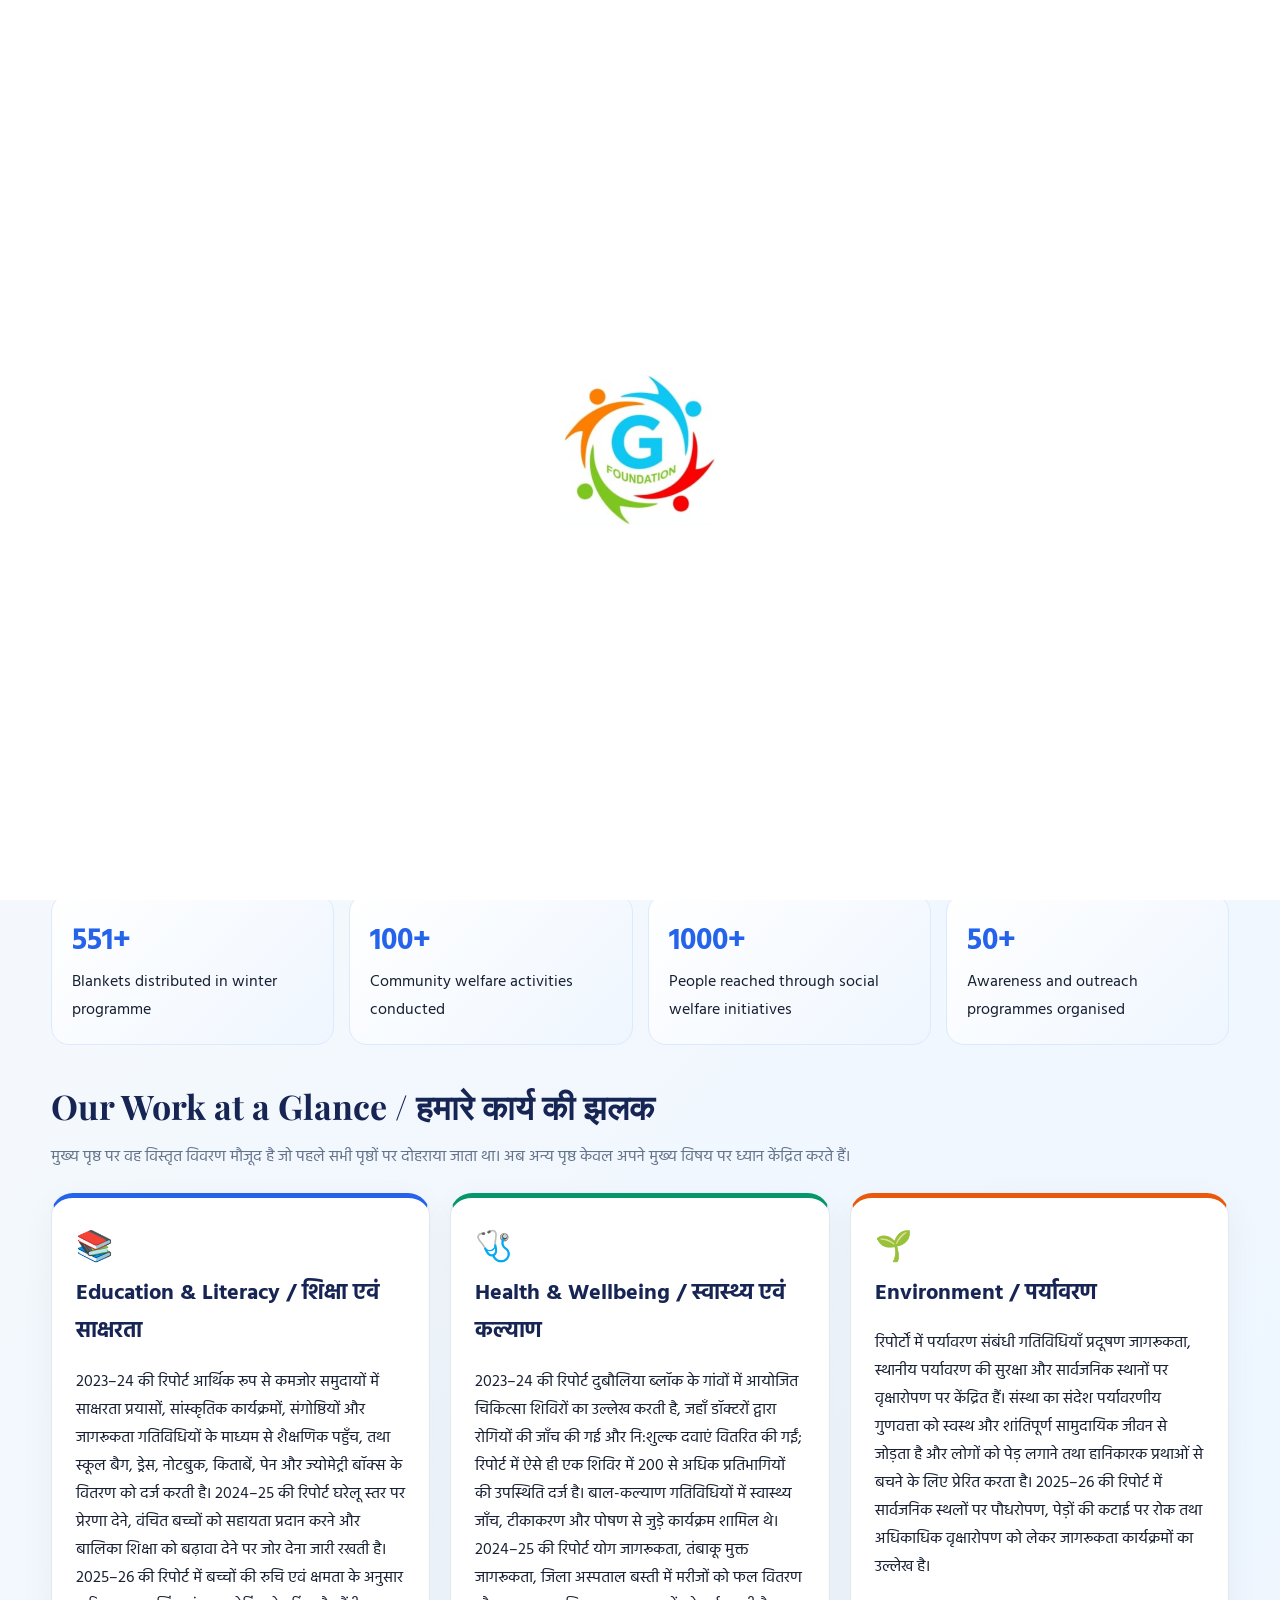
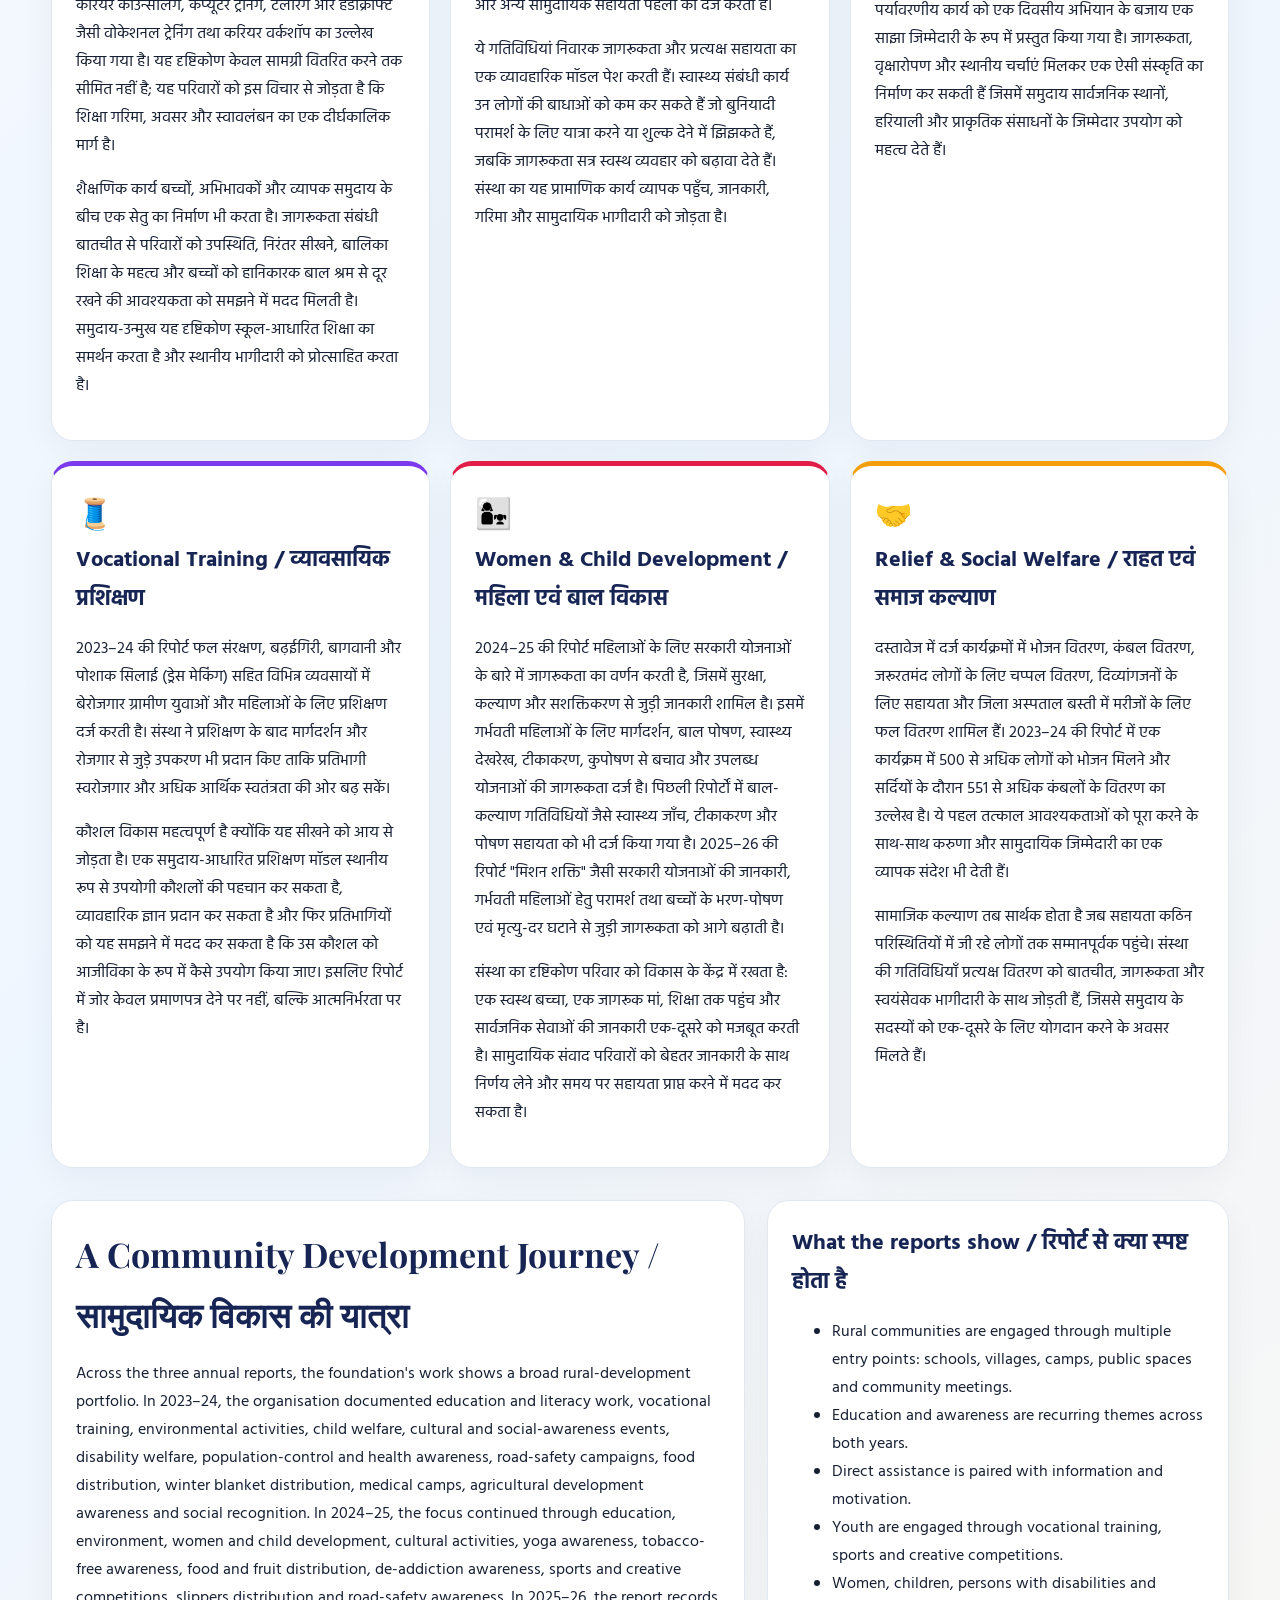
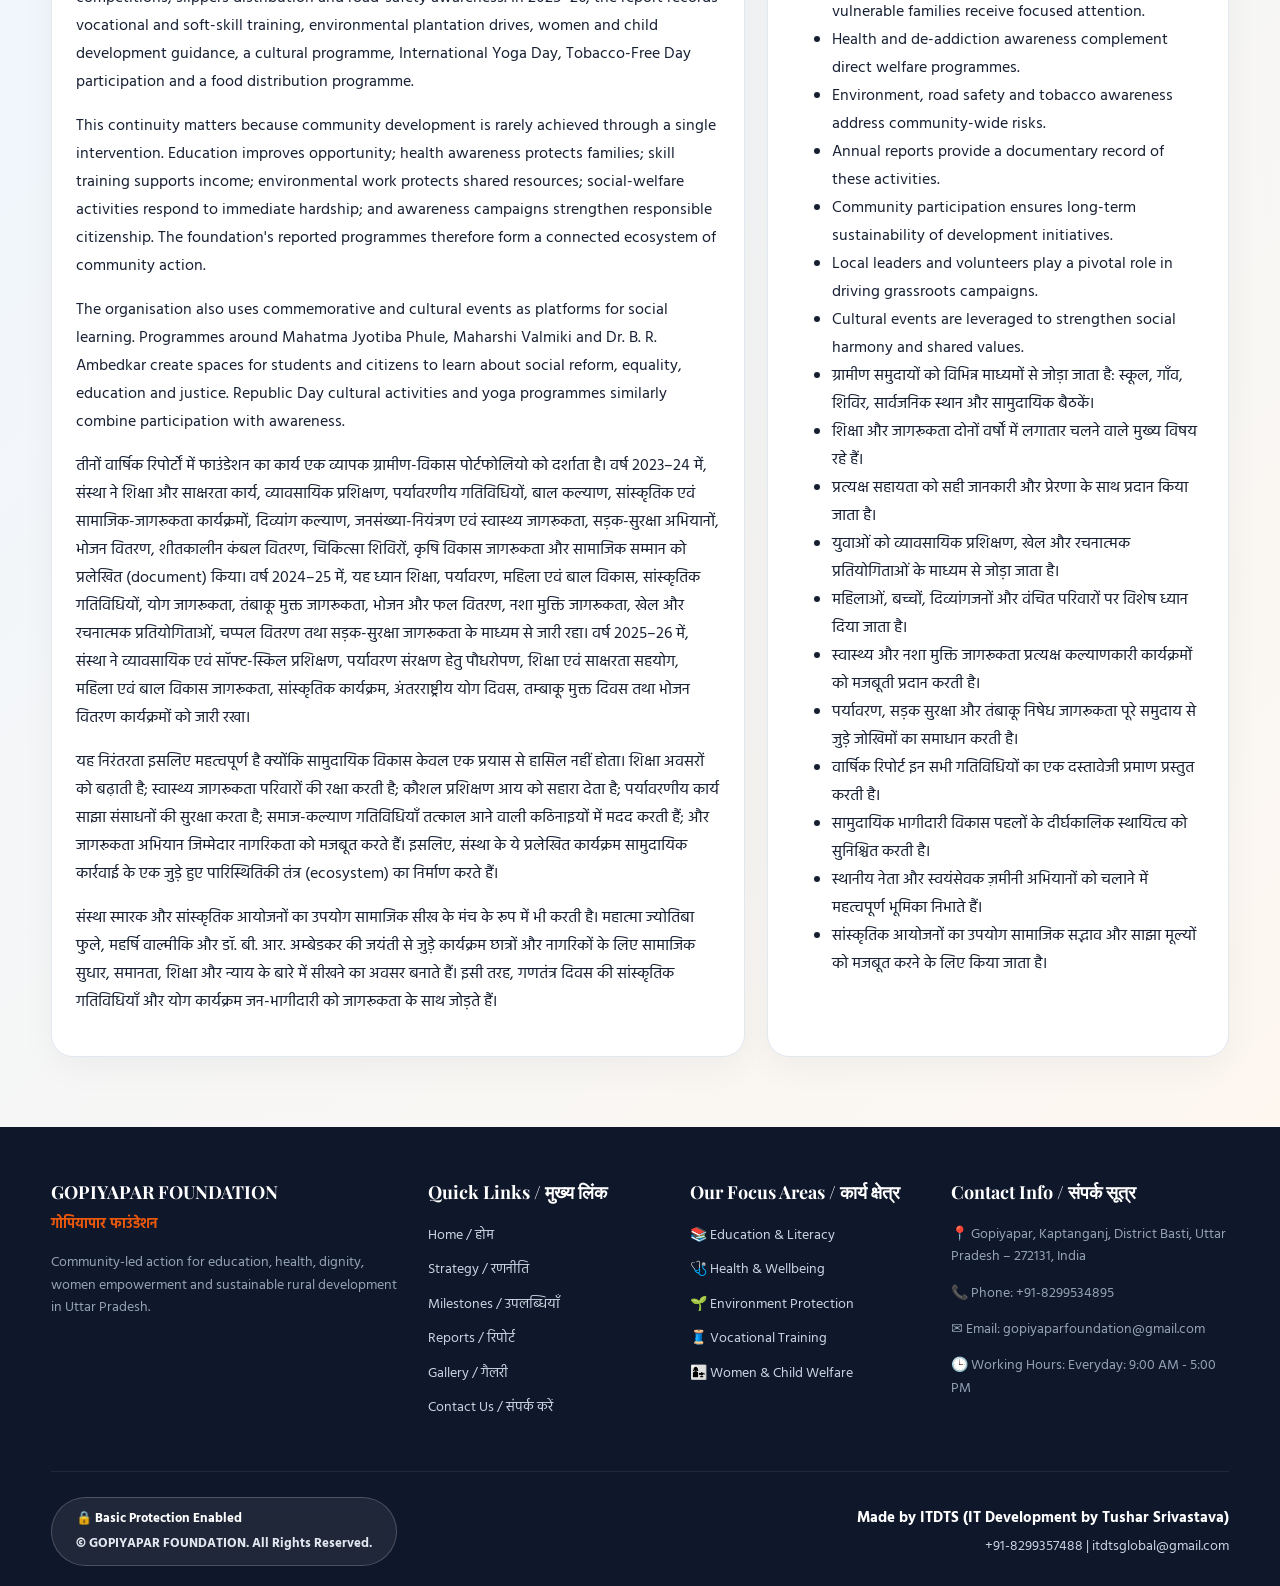
==== commit c22d9a39: "Update index.html" ====
--- a/index.html
+++ b/index.html
@@ -39,12 +39,13 @@
             </div>
             <button class="menu" type="button" aria-label="Open navigation" aria-expanded="false" onclick="toggleNav()">☰</button>
             <nav>
-                <a href="index.html">Home / होम</a>
-                <a href="strategy.html">Strategy / रणनीति</a>
-                <a href="milestones.html">Milestones / उपलब्धियाँ</a>
-                <a href="reports.html">Reports / रिपोर्ट</a>
-                <a href="gallery.html">Gallery / गैलरी</a>
-                <a href="contact.html">Contact / संपर्क</a>
+                <a href="index.html">Home</a>
+                <a href="strategy.html">Strategy</a>
+                <a href="milestones.html">Milestones</a>
+                <a href="reports.html">Reports</a>
+                <a href="gallery.html">Gallery</a>
+                <a href="contact.html">Contact</a>
+                <a href="donation.html">Donation</a>
             </nav>
         </div>
     </div>
